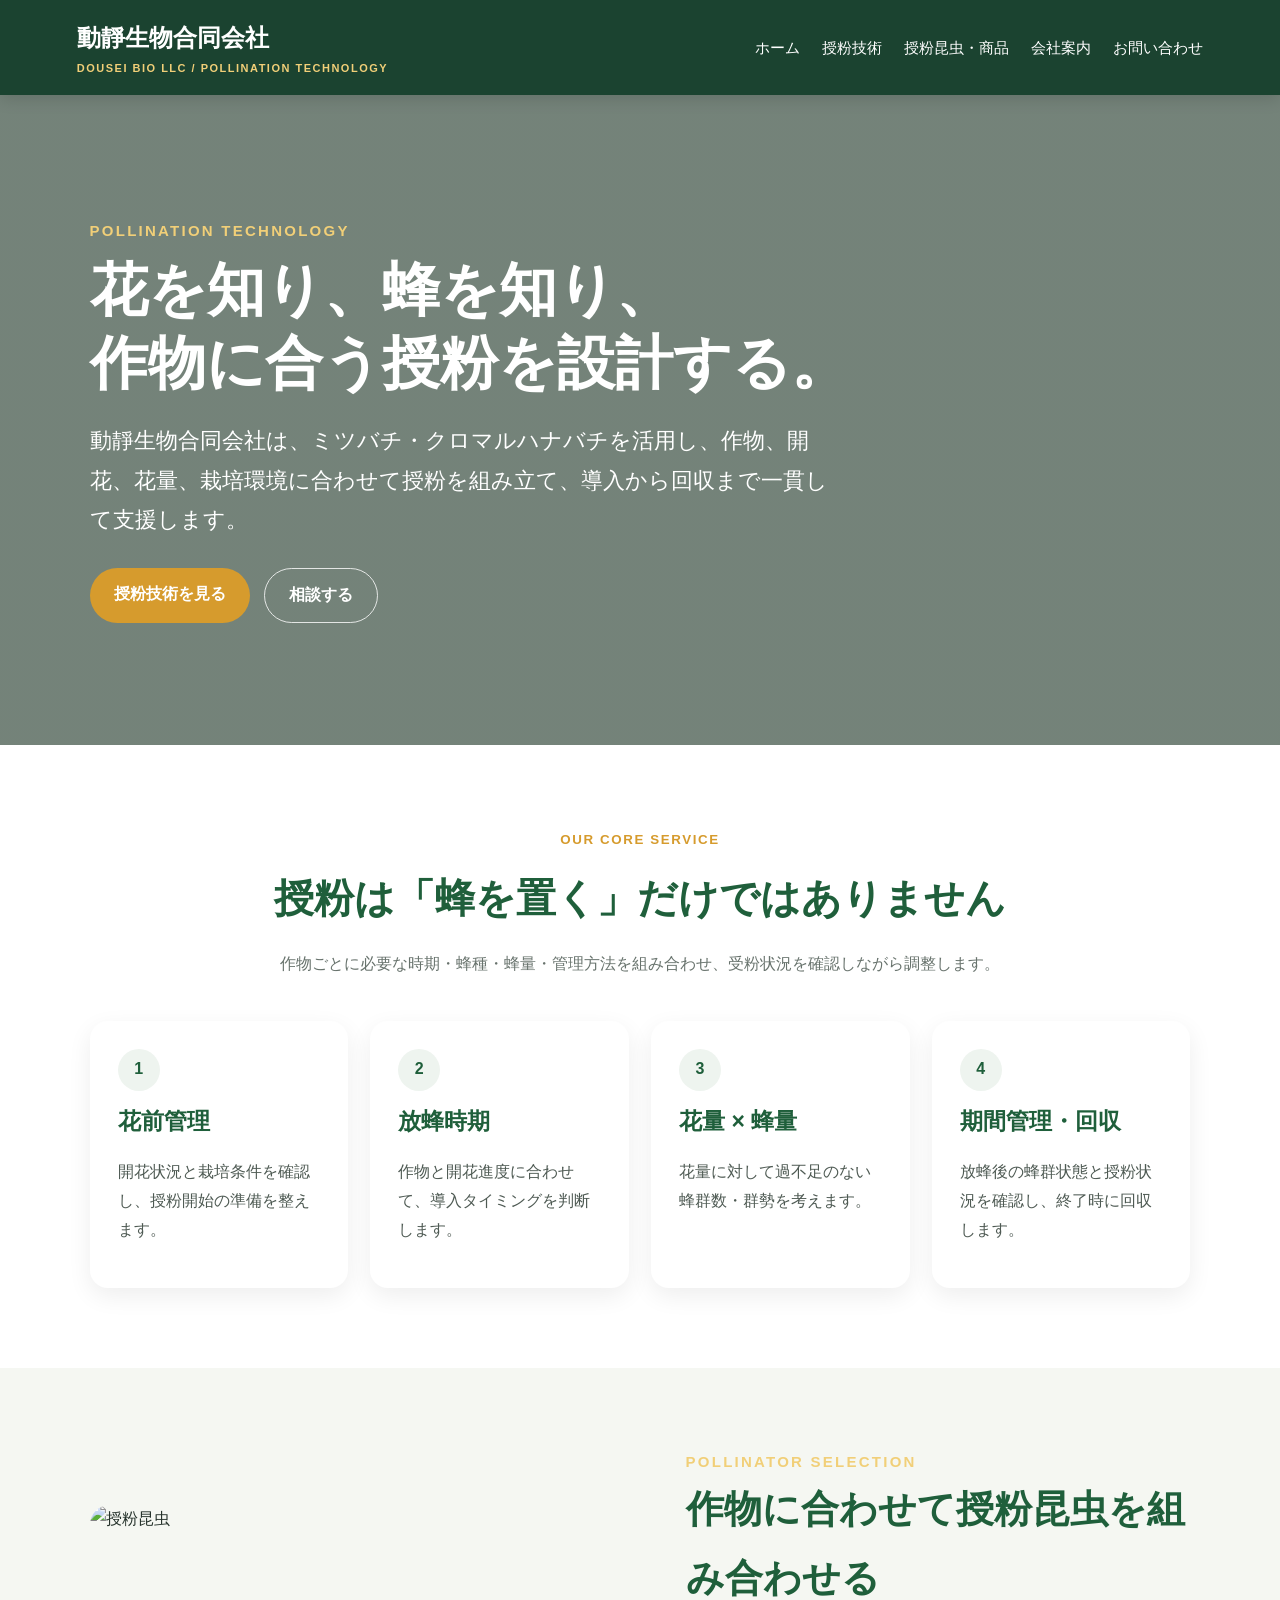
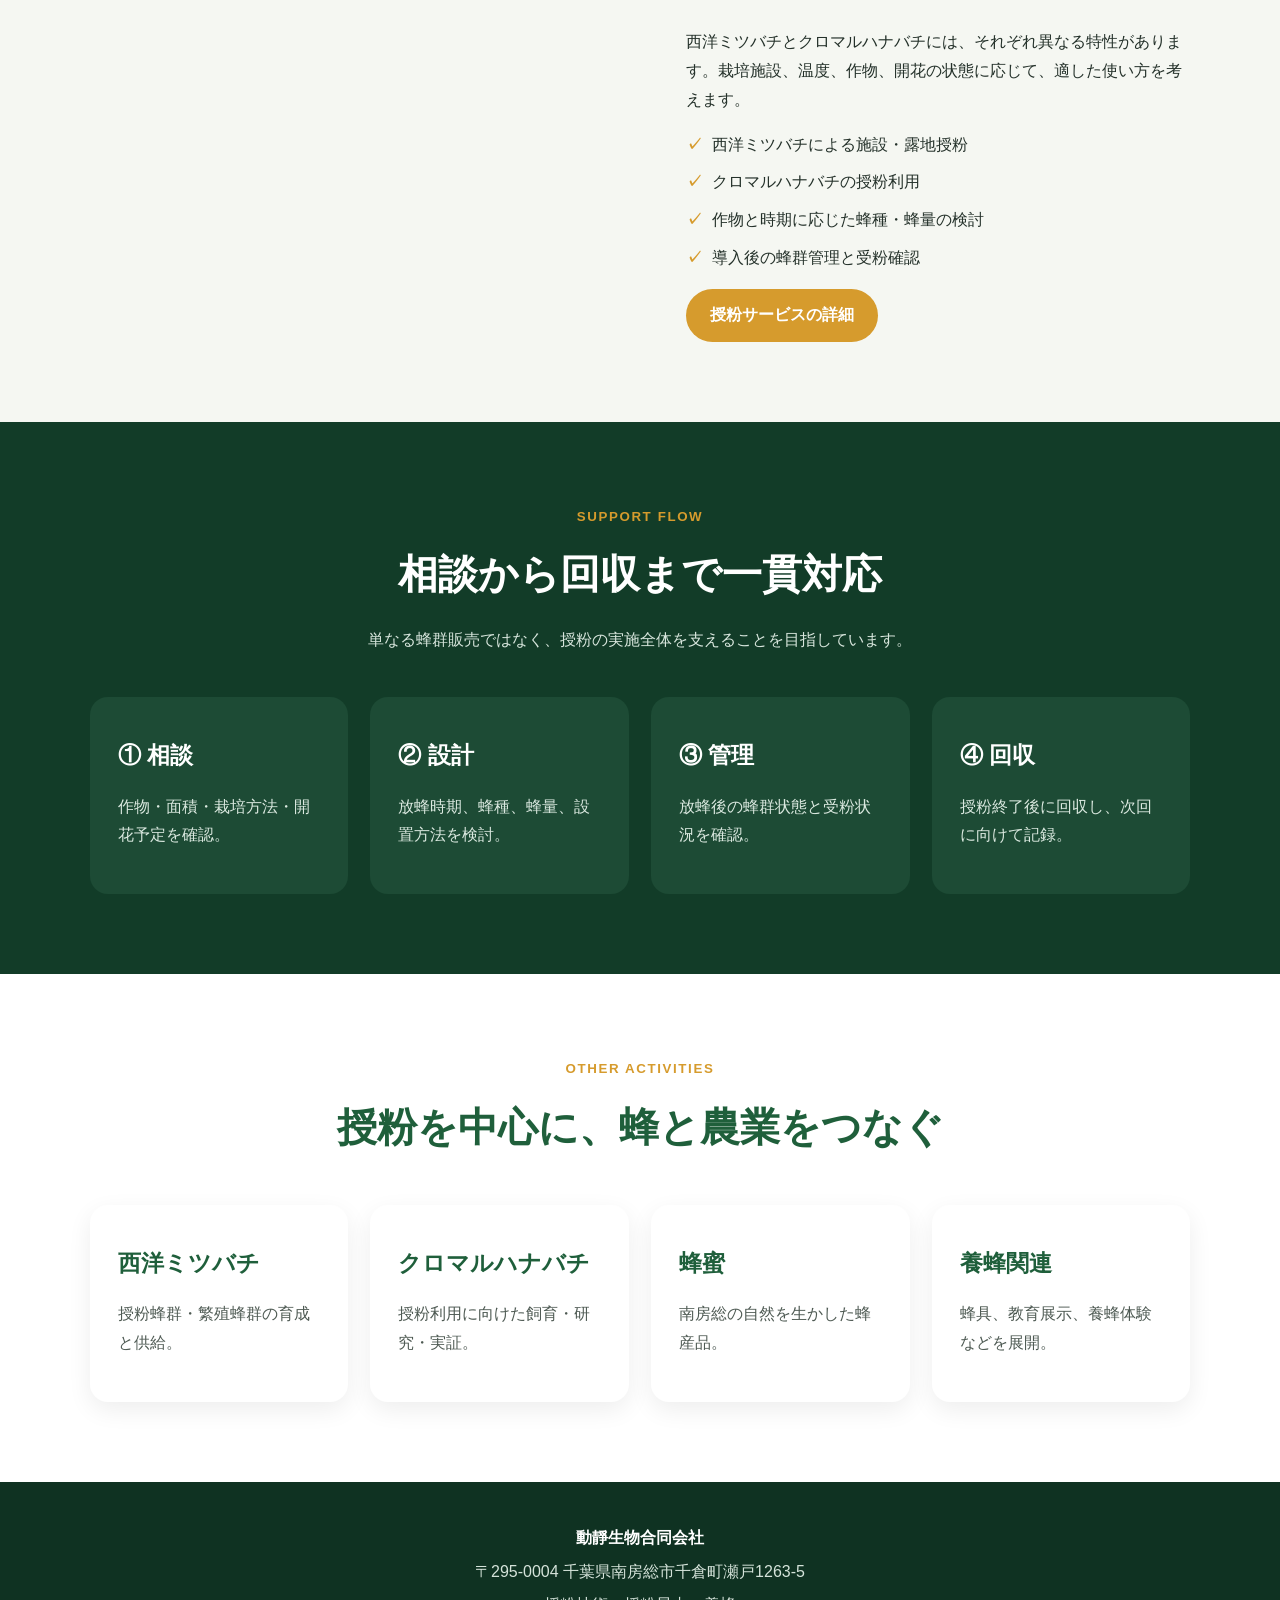
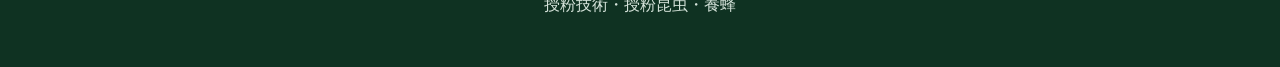
==== index.html @ 0bb624da "Create pollination-focused index.html" ====
<!doctype html><html lang="ja"><head><meta charset="utf-8"><meta name="viewport" content="width=device-width,initial-scale=1"><title>動靜生物合同会社｜授粉技術・授粉昆虫</title><meta name="description" content="千葉県南房総市を拠点に、作物・開花時期・栽培環境に合わせた授粉計画、ミツバチ・クロマルハナバチの活用、放蜂後の管理と確認を一貫して支援します。"><link rel="stylesheet" href="style.css"></head><body>
<header class="site-header"><div class="logo">動靜生物合同会社<span>DOUSEI BIO LLC / POLLINATION TECHNOLOGY</span></div><nav class="nav"><a href="index.html">ホーム</a><a href="service.html">授粉技術</a><a href="products.html">授粉昆虫・商品</a><a href="about.html">会社案内</a><a href="contact.html">お問い合わせ</a></nav></header>
<section class="hero"><div class="hero-inner"><div class="eyebrow">POLLINATION TECHNOLOGY</div><h1>花を知り、蜂を知り、<br>作物に合う授粉を設計する。</h1><p>動靜生物合同会社は、ミツバチ・クロマルハナバチを活用し、作物、開花、花量、栽培環境に合わせて授粉を組み立て、導入から回収まで一貫して支援します。</p><div class="actions"><a class="btn" href="service.html">授粉技術を見る</a><a class="btn secondary" href="contact.html">相談する</a></div></div></section>
<section class="section white"><div class="section-title"><small>OUR CORE SERVICE</small><h2>授粉は「蜂を置く」だけではありません</h2><p>作物ごとに必要な時期・蜂種・蜂量・管理方法を組み合わせ、受粉状況を確認しながら調整します。</p></div><div class="grid">
<div class="card"><div class="num">1</div><h3>花前管理</h3><p>開花状況と栽培条件を確認し、授粉開始の準備を整えます。</p></div>
<div class="card"><div class="num">2</div><h3>放蜂時期</h3><p>作物と開花進度に合わせて、導入タイミングを判断します。</p></div>
<div class="card"><div class="num">3</div><h3>花量 × 蜂量</h3><p>花量に対して過不足のない蜂群数・群勢を考えます。</p></div>
<div class="card"><div class="num">4</div><h3>期間管理・回収</h3><p>放蜂後の蜂群状態と授粉状況を確認し、終了時に回収します。</p></div></div></section>
<section class="section"><div class="feature"><img src="https://douseiseibutsu.com/images/bumblebee.jpg" alt="授粉昆虫"><div><div class="eyebrow">POLLINATOR SELECTION</div><h2>作物に合わせて授粉昆虫を組み合わせる</h2><p>西洋ミツバチとクロマルハナバチには、それぞれ異なる特性があります。栽培施設、温度、作物、開花の状態に応じて、適した使い方を考えます。</p><ul class="check"><li>西洋ミツバチによる施設・露地授粉</li><li>クロマルハナバチの授粉利用</li><li>作物と時期に応じた蜂種・蜂量の検討</li><li>導入後の蜂群管理と受粉確認</li></ul><a class="btn" href="service.html">授粉サービスの詳細</a></div></div></section>
<section class="section band"><div class="section-title"><small>SUPPORT FLOW</small><h2>相談から回収まで一貫対応</h2><p>単なる蜂群販売ではなく、授粉の実施全体を支えることを目指しています。</p></div><div class="grid"><div class="card"><h3>① 相談</h3><p>作物・面積・栽培方法・開花予定を確認。</p></div><div class="card"><h3>② 設計</h3><p>放蜂時期、蜂種、蜂量、設置方法を検討。</p></div><div class="card"><h3>③ 管理</h3><p>放蜂後の蜂群状態と受粉状況を確認。</p></div><div class="card"><h3>④ 回収</h3><p>授粉終了後に回収し、次回に向けて記録。</p></div></div></section>
<section class="section white"><div class="section-title"><small>OTHER ACTIVITIES</small><h2>授粉を中心に、蜂と農業をつなぐ</h2></div><div class="grid"><div class="card"><h3>西洋ミツバチ</h3><p>授粉蜂群・繁殖蜂群の育成と供給。</p></div><div class="card"><h3>クロマルハナバチ</h3><p>授粉利用に向けた飼育・研究・実証。</p></div><div class="card"><h3>蜂蜜</h3><p>南房総の自然を生かした蜂産品。</p></div><div class="card"><h3>養蜂関連</h3><p>蜂具、教育展示、養蜂体験などを展開。</p></div></div></section>
<footer class="footer"><strong>動靜生物合同会社</strong><p>〒295-0004 千葉県南房総市千倉町瀬戸1263-5</p><p>授粉技術・授粉昆虫・養蜂</p></footer></body></html>
---- style.css ----
:root{--green:#1f5f3b;--deep:#123c28;--light:#f5f7f2;--gold:#d69b2d;--ink:#24312a;--muted:#68736d;--white:#fff}
*{box-sizing:border-box}html{scroll-behavior:smooth}body{margin:0;font-family:"Hiragino Kaku Gothic ProN","Yu Gothic",Meiryo,sans-serif;color:var(--ink);background:var(--light);line-height:1.8}a{text-decoration:none;color:inherit}img{max-width:100%;display:block}
.site-header{position:sticky;top:0;z-index:20;background:rgba(18,60,40,.96);color:#fff;display:flex;justify-content:space-between;align-items:center;padding:16px 6%;box-shadow:0 3px 16px rgba(0,0,0,.15)}.logo{font-size:24px;font-weight:800}.logo span{display:block;font-size:11px;letter-spacing:1.5px;color:#f1cf78}.nav{display:flex;gap:22px;font-size:15px}.nav a:hover{color:#f1cf78}
.hero{min-height:650px;background:linear-gradient(rgba(10,35,22,.55),rgba(10,35,22,.55)),url("https://douseiseibutsu.com/images/honeybee.jpg") center/cover no-repeat;display:flex;align-items:center;padding:70px 7%;color:#fff}.hero-inner{max-width:850px}.eyebrow{font-size:15px;letter-spacing:.15em;color:#f1cf78;font-weight:700}.hero h1{font-size:58px;line-height:1.25;margin:10px 0 18px}.hero p{font-size:22px;max-width:760px}.actions{display:flex;gap:14px;flex-wrap:wrap;margin-top:28px}.btn{display:inline-block;padding:12px 24px;border-radius:999px;font-weight:700;background:var(--gold);color:#fff}.btn.secondary{background:transparent;border:1px solid rgba(255,255,255,.8)}.section{padding:80px 7%}.section.white{background:#fff}.section-title{text-align:center;max-width:800px;margin:0 auto 42px}.section-title small{color:var(--gold);font-weight:700;letter-spacing:.12em}.section-title h2{font-size:40px;color:var(--green);margin:8px 0}.section-title p{color:var(--muted)}
.grid{display:grid;grid-template-columns:repeat(4,1fr);gap:22px;max-width:1180px;margin:0 auto}.card{background:#fff;border-radius:18px;padding:28px;box-shadow:0 8px 24px rgba(0,0,0,.07)}.card h3{color:var(--green);font-size:23px;margin:10px 0}.num{width:42px;height:42px;border-radius:50%;display:grid;place-items:center;background:#eef4ef;color:var(--green);font-weight:800}.card p{color:#4e5a53}
.feature{display:grid;grid-template-columns:1.05fr .95fr;gap:38px;max-width:1180px;margin:0 auto;align-items:center}.feature img{border-radius:20px;min-height:380px;object-fit:cover;width:100%}.feature h2{font-size:38px;color:var(--green);margin:0 0 14px}.check{padding:0;list-style:none}.check li{margin:9px 0}.check li:before{content:"✓";color:var(--gold);font-weight:900;margin-right:10px}
.band{background:var(--deep);color:#fff}.band .section-title h2{color:#fff}.band .section-title p{color:#d8e6dd}.band .card{background:#1d4b35;color:#fff;box-shadow:none}.band .card h3{color:#fff}.band .card p{color:#dbe9e0}
.page-hero{background:linear-gradient(120deg,var(--green),var(--deep));color:#fff;text-align:center;padding:78px 20px}.page-hero h1{font-size:48px;margin:0 0 8px}.page-hero p{color:#f3d88c}
.content{max-width:1050px;margin:0 auto;background:#fff;border-radius:20px;padding:42px;box-shadow:0 8px 24px rgba(0,0,0,.06)}.content h2{color:var(--green);font-size:30px}.content+.content{margin-top:28px}.contact-box{max-width:820px;margin:0 auto;background:#fff;border-radius:20px;padding:38px;box-shadow:0 8px 24px rgba(0,0,0,.07)}.contact-box p{font-size:18px}.footer{background:#0f3222;color:#fff;text-align:center;padding:42px 20px}.footer p{margin:5px 0;color:#d5e3da}
@media(max-width:900px){.site-header{display:block;text-align:center}.nav{justify-content:center;flex-wrap:wrap;margin-top:12px}.hero h1{font-size:44px}.grid{grid-template-columns:repeat(2,1fr)}.feature{grid-template-columns:1fr}.feature img{min-height:280px}}
@media(max-width:560px){.hero{min-height:560px;padding:52px 6%}.hero h1{font-size:34px}.hero p{font-size:18px}.grid{grid-template-columns:1fr}.section{padding:58px 6%}.section-title h2,.page-hero h1{font-size:32px}.content{padding:28px}.nav{gap:12px}.nav a{font-size:13px}}
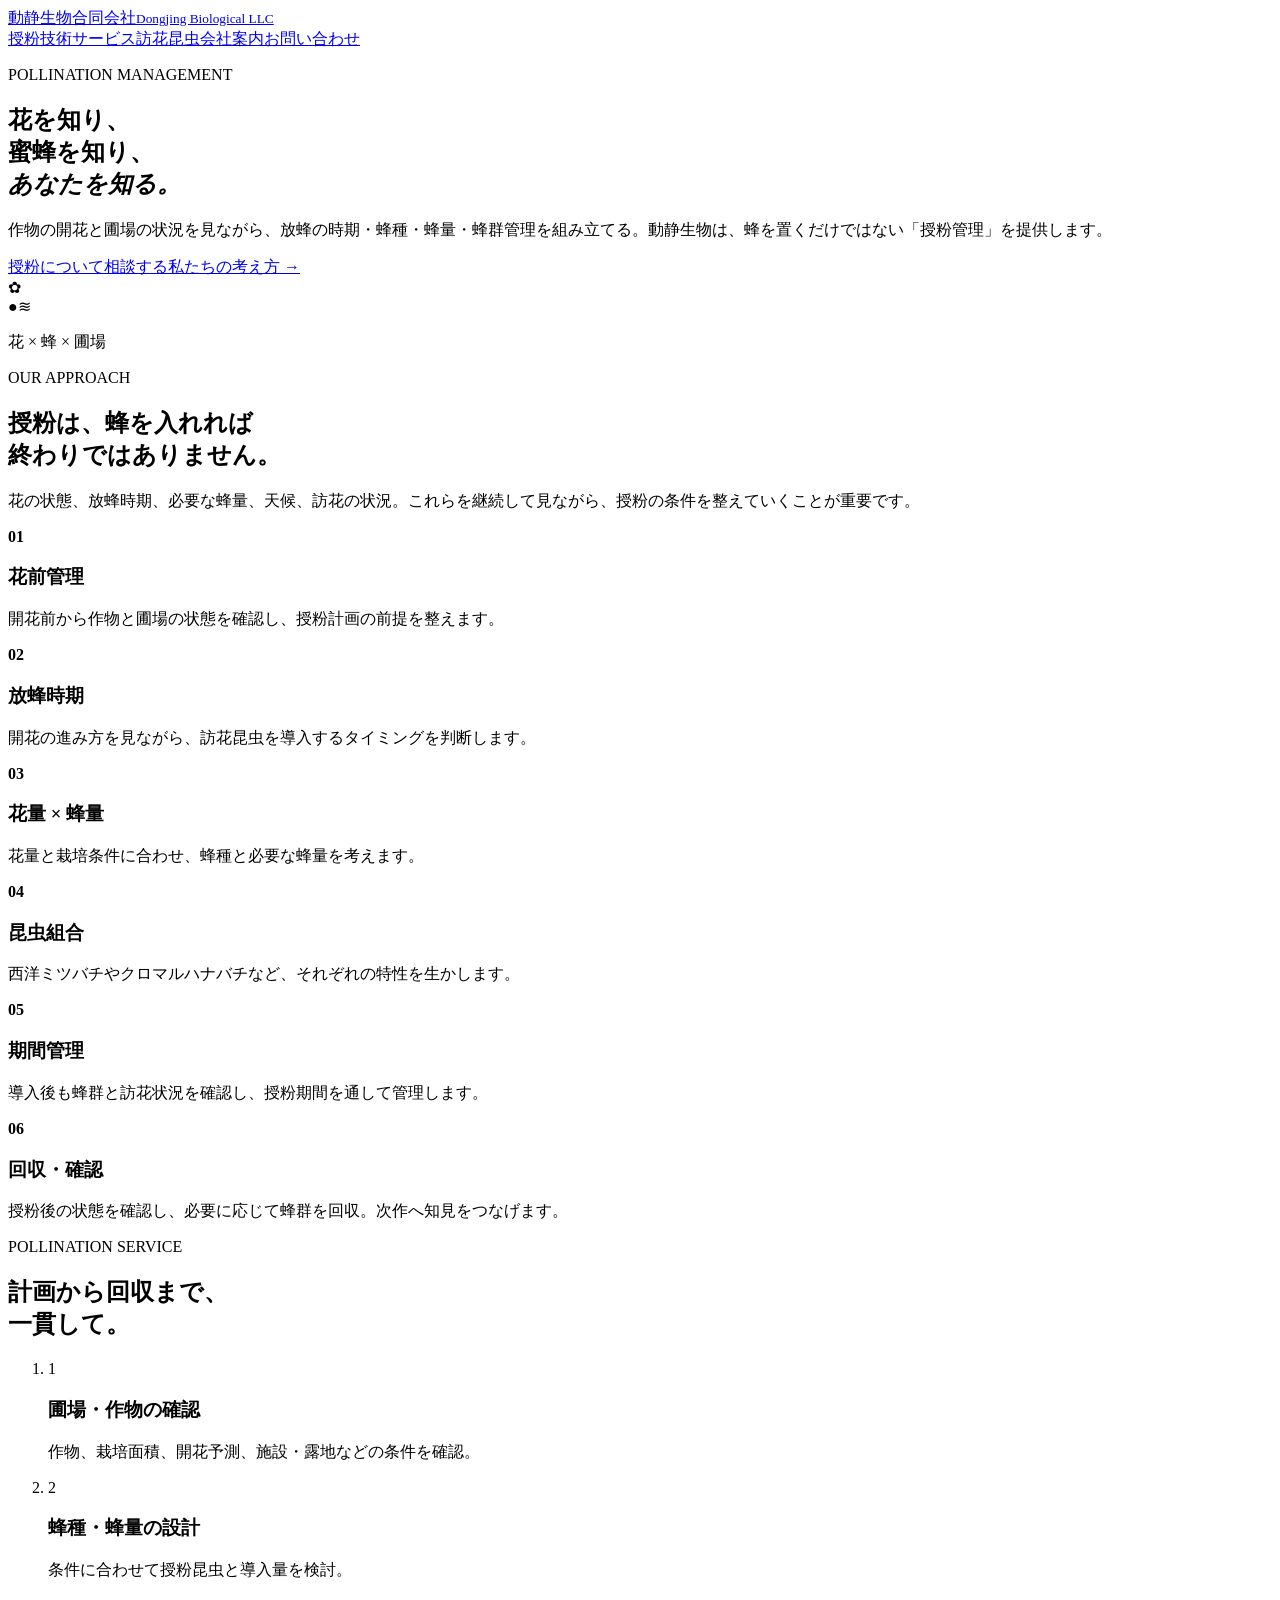
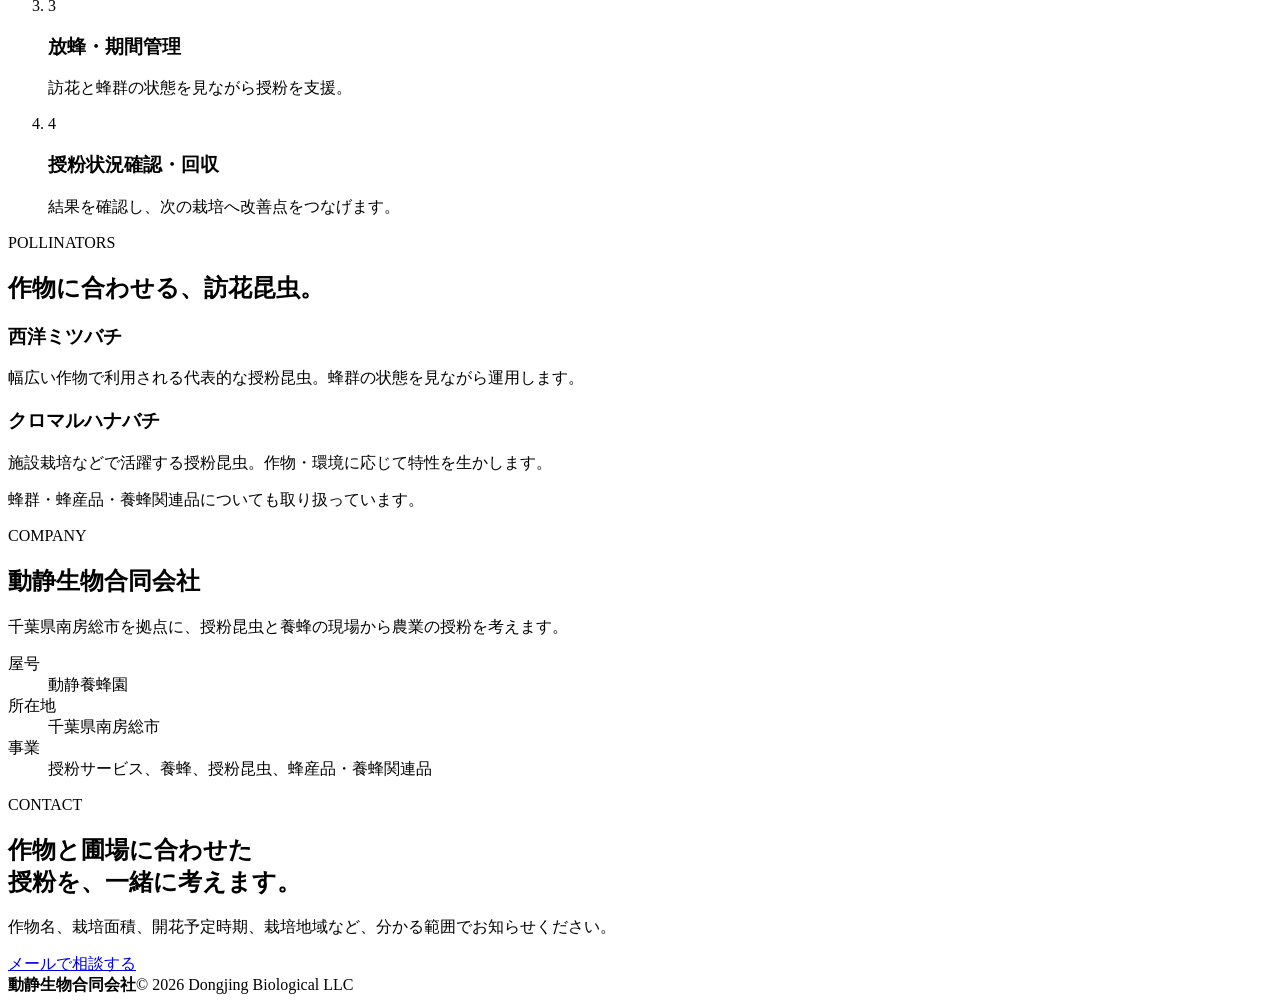
==== commit b64db1c0: "Create index.html for pollination-focused website" ====
--- a/index.html
+++ b/index.html
@@ -1,12 +1,32 @@
-<!doctype html><html lang="ja"><head><meta charset="utf-8"><meta name="viewport" content="width=device-width,initial-scale=1"><title>動靜生物合同会社｜授粉技術・授粉昆虫</title><meta name="description" content="千葉県南房総市を拠点に、作物・開花時期・栽培環境に合わせた授粉計画、ミツバチ・クロマルハナバチの活用、放蜂後の管理と確認を一貫して支援します。"><link rel="stylesheet" href="style.css"></head><body>
-<header class="site-header"><div class="logo">動靜生物合同会社<span>DOUSEI BIO LLC / POLLINATION TECHNOLOGY</span></div><nav class="nav"><a href="index.html">ホーム</a><a href="service.html">授粉技術</a><a href="products.html">授粉昆虫・商品</a><a href="about.html">会社案内</a><a href="contact.html">お問い合わせ</a></nav></header>
-<section class="hero"><div class="hero-inner"><div class="eyebrow">POLLINATION TECHNOLOGY</div><h1>花を知り、蜂を知り、<br>作物に合う授粉を設計する。</h1><p>動靜生物合同会社は、ミツバチ・クロマルハナバチを活用し、作物、開花、花量、栽培環境に合わせて授粉を組み立て、導入から回収まで一貫して支援します。</p><div class="actions"><a class="btn" href="service.html">授粉技術を見る</a><a class="btn secondary" href="contact.html">相談する</a></div></div></section>
-<section class="section white"><div class="section-title"><small>OUR CORE SERVICE</small><h2>授粉は「蜂を置く」だけではありません</h2><p>作物ごとに必要な時期・蜂種・蜂量・管理方法を組み合わせ、受粉状況を確認しながら調整します。</p></div><div class="grid">
-<div class="card"><div class="num">1</div><h3>花前管理</h3><p>開花状況と栽培条件を確認し、授粉開始の準備を整えます。</p></div>
-<div class="card"><div class="num">2</div><h3>放蜂時期</h3><p>作物と開花進度に合わせて、導入タイミングを判断します。</p></div>
-<div class="card"><div class="num">3</div><h3>花量 × 蜂量</h3><p>花量に対して過不足のない蜂群数・群勢を考えます。</p></div>
-<div class="card"><div class="num">4</div><h3>期間管理・回収</h3><p>放蜂後の蜂群状態と授粉状況を確認し、終了時に回収します。</p></div></div></section>
-<section class="section"><div class="feature"><img src="https://douseiseibutsu.com/images/bumblebee.jpg" alt="授粉昆虫"><div><div class="eyebrow">POLLINATOR SELECTION</div><h2>作物に合わせて授粉昆虫を組み合わせる</h2><p>西洋ミツバチとクロマルハナバチには、それぞれ異なる特性があります。栽培施設、温度、作物、開花の状態に応じて、適した使い方を考えます。</p><ul class="check"><li>西洋ミツバチによる施設・露地授粉</li><li>クロマルハナバチの授粉利用</li><li>作物と時期に応じた蜂種・蜂量の検討</li><li>導入後の蜂群管理と受粉確認</li></ul><a class="btn" href="service.html">授粉サービスの詳細</a></div></div></section>
-<section class="section band"><div class="section-title"><small>SUPPORT FLOW</small><h2>相談から回収まで一貫対応</h2><p>単なる蜂群販売ではなく、授粉の実施全体を支えることを目指しています。</p></div><div class="grid"><div class="card"><h3>① 相談</h3><p>作物・面積・栽培方法・開花予定を確認。</p></div><div class="card"><h3>② 設計</h3><p>放蜂時期、蜂種、蜂量、設置方法を検討。</p></div><div class="card"><h3>③ 管理</h3><p>放蜂後の蜂群状態と受粉状況を確認。</p></div><div class="card"><h3>④ 回収</h3><p>授粉終了後に回収し、次回に向けて記録。</p></div></div></section>
-<section class="section white"><div class="section-title"><small>OTHER ACTIVITIES</small><h2>授粉を中心に、蜂と農業をつなぐ</h2></div><div class="grid"><div class="card"><h3>西洋ミツバチ</h3><p>授粉蜂群・繁殖蜂群の育成と供給。</p></div><div class="card"><h3>クロマルハナバチ</h3><p>授粉利用に向けた飼育・研究・実証。</p></div><div class="card"><h3>蜂蜜</h3><p>南房総の自然を生かした蜂産品。</p></div><div class="card"><h3>養蜂関連</h3><p>蜂具、教育展示、養蜂体験などを展開。</p></div></div></section>
-<footer class="footer"><strong>動靜生物合同会社</strong><p>〒295-0004 千葉県南房総市千倉町瀬戸1263-5</p><p>授粉技術・授粉昆虫・養蜂</p></footer></body></html>+<!doctype html>
+<html lang="ja">
+<head>
+<meta charset="utf-8"><meta name="viewport" content="width=device-width,initial-scale=1">
+<meta name="description" content="動静生物合同会社｜作物・開花・圃場条件に合わせた授粉技術と訪花昆虫管理">
+<title>動静生物合同会社｜授粉技術</title>
+<link rel="stylesheet" href="styles.css">
+</head>
+<body>
+<header class="nav"><a class="brand" href="#top"><span>動静生物合同会社</span><small>Dongjing Biological LLC</small></a>
+<nav><a href="#pollination">授粉技術</a><a href="#process">サービス</a><a href="#bees">訪花昆虫</a><a href="#company">会社案内</a><a class="cta" href="#contact">お問い合わせ</a></nav></header>
+<main id="top">
+<section class="hero"><div class="hero-inner"><p class="eyebrow">POLLINATION MANAGEMENT</p><h1>花を知り、<br>蜜蜂を知り、<br><em>あなたを知る。</em></h1>
+<p class="lead">作物の開花と圃場の状況を見ながら、放蜂の時期・蜂種・蜂量・蜂群管理を組み立てる。動静生物は、蜂を置くだけではない「授粉管理」を提供します。</p>
+<div class="actions"><a class="button" href="#contact">授粉について相談する</a><a class="textlink" href="#pollination">私たちの考え方 →</a></div></div>
+<div class="hero-art"><div class="flower">✿</div><div class="bee">●<span>≋</span></div><p>花 × 蜂 × 圃場</p></div></section>
+<section class="intro" id="pollination"><p class="kicker">OUR APPROACH</p><h2>授粉は、蜂を入れれば<br>終わりではありません。</h2>
+<p>花の状態、放蜂時期、必要な蜂量、天候、訪花の状況。これらを継続して見ながら、授粉の条件を整えていくことが重要です。</p></section>
+<section class="cards">
+<article><b>01</b><h3>花前管理</h3><p>開花前から作物と圃場の状態を確認し、授粉計画の前提を整えます。</p></article>
+<article><b>02</b><h3>放蜂時期</h3><p>開花の進み方を見ながら、訪花昆虫を導入するタイミングを判断します。</p></article>
+<article><b>03</b><h3>花量 × 蜂量</h3><p>花量と栽培条件に合わせ、蜂種と必要な蜂量を考えます。</p></article>
+<article><b>04</b><h3>昆虫組合</h3><p>西洋ミツバチやクロマルハナバチなど、それぞれの特性を生かします。</p></article>
+<article><b>05</b><h3>期間管理</h3><p>導入後も蜂群と訪花状況を確認し、授粉期間を通して管理します。</p></article>
+<article><b>06</b><h3>回収・確認</h3><p>授粉後の状態を確認し、必要に応じて蜂群を回収。次作へ知見をつなげます。</p></article>
+</section>
+<section class="process" id="process"><div><p class="kicker">POLLINATION SERVICE</p><h2>計画から回収まで、<br>一貫して。</h2></div><ol><li><span>1</span><div><h3>圃場・作物の確認</h3><p>作物、栽培面積、開花予測、施設・露地などの条件を確認。</p></div></li><li><span>2</span><div><h3>蜂種・蜂量の設計</h3><p>条件に合わせて授粉昆虫と導入量を検討。</p></div></li><li><span>3</span><div><h3>放蜂・期間管理</h3><p>訪花と蜂群の状態を見ながら授粉を支援。</p></div></li><li><span>4</span><div><h3>授粉状況確認・回収</h3><p>結果を確認し、次の栽培へ改善点をつなげます。</p></div></li></ol></section>
+<section class="bees" id="bees"><p class="kicker">POLLINATORS</p><h2>作物に合わせる、訪花昆虫。</h2><div class="beegrid"><article><h3>西洋ミツバチ</h3><p>幅広い作物で利用される代表的な授粉昆虫。蜂群の状態を見ながら運用します。</p></article><article><h3>クロマルハナバチ</h3><p>施設栽培などで活躍する授粉昆虫。作物・環境に応じて特性を生かします。</p></article></div><p class="minor">蜂群・蜂産品・養蜂関連品についても取り扱っています。</p></section>
+<section class="company" id="company"><div><p class="kicker">COMPANY</p><h2>動静生物合同会社</h2><p>千葉県南房総市を拠点に、授粉昆虫と養蜂の現場から農業の授粉を考えます。</p></div><dl><dt>屋号</dt><dd>動静養蜂園</dd><dt>所在地</dt><dd>千葉県南房総市</dd><dt>事業</dt><dd>授粉サービス、養蜂、授粉昆虫、蜂産品・養蜂関連品</dd></dl></section>
+<section class="contact" id="contact"><p class="kicker">CONTACT</p><h2>作物と圃場に合わせた<br>授粉を、一緒に考えます。</h2><p>作物名、栽培面積、開花予定時期、栽培地域など、分かる範囲でお知らせください。</p><a class="button light" href="mailto:dongjingshengwu@gmail.com">メールで相談する</a></section>
+</main><footer><strong>動静生物合同会社</strong><span>© 2026 Dongjing Biological LLC</span></footer>
+</body></html>
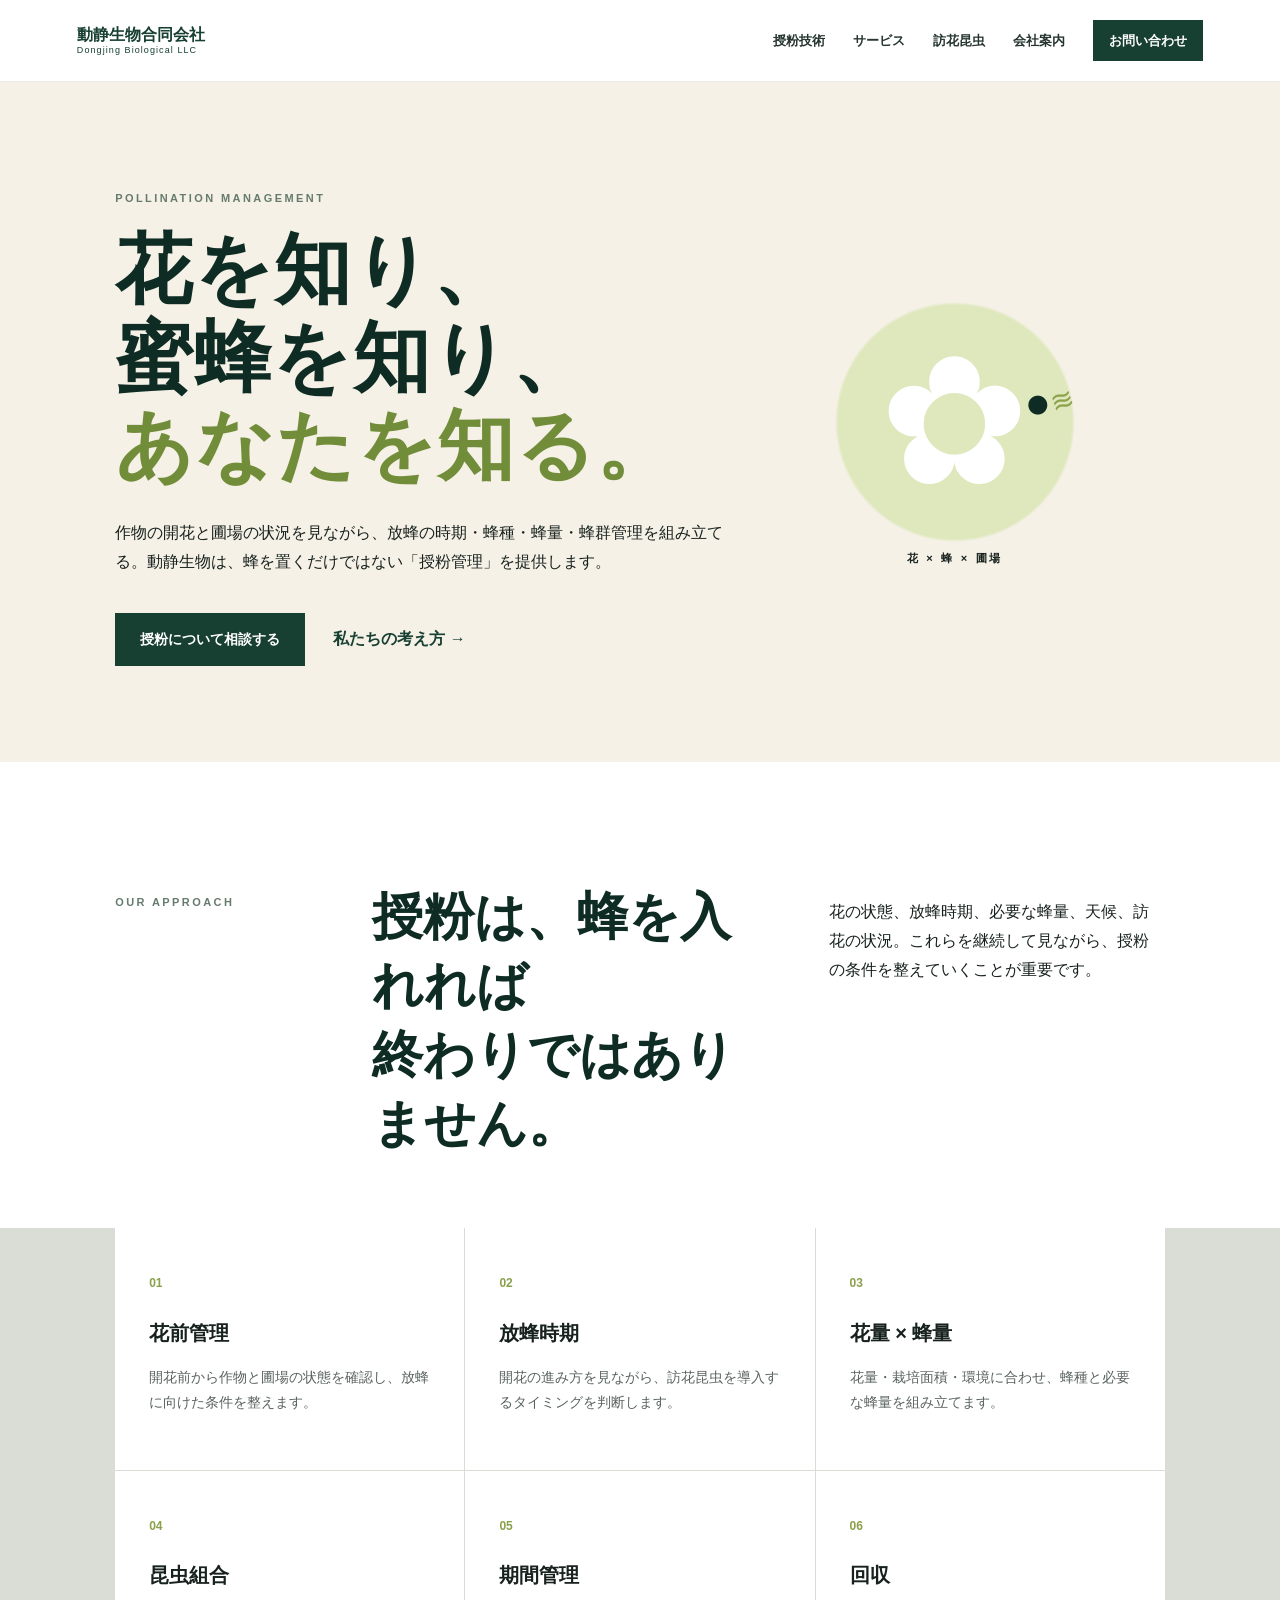
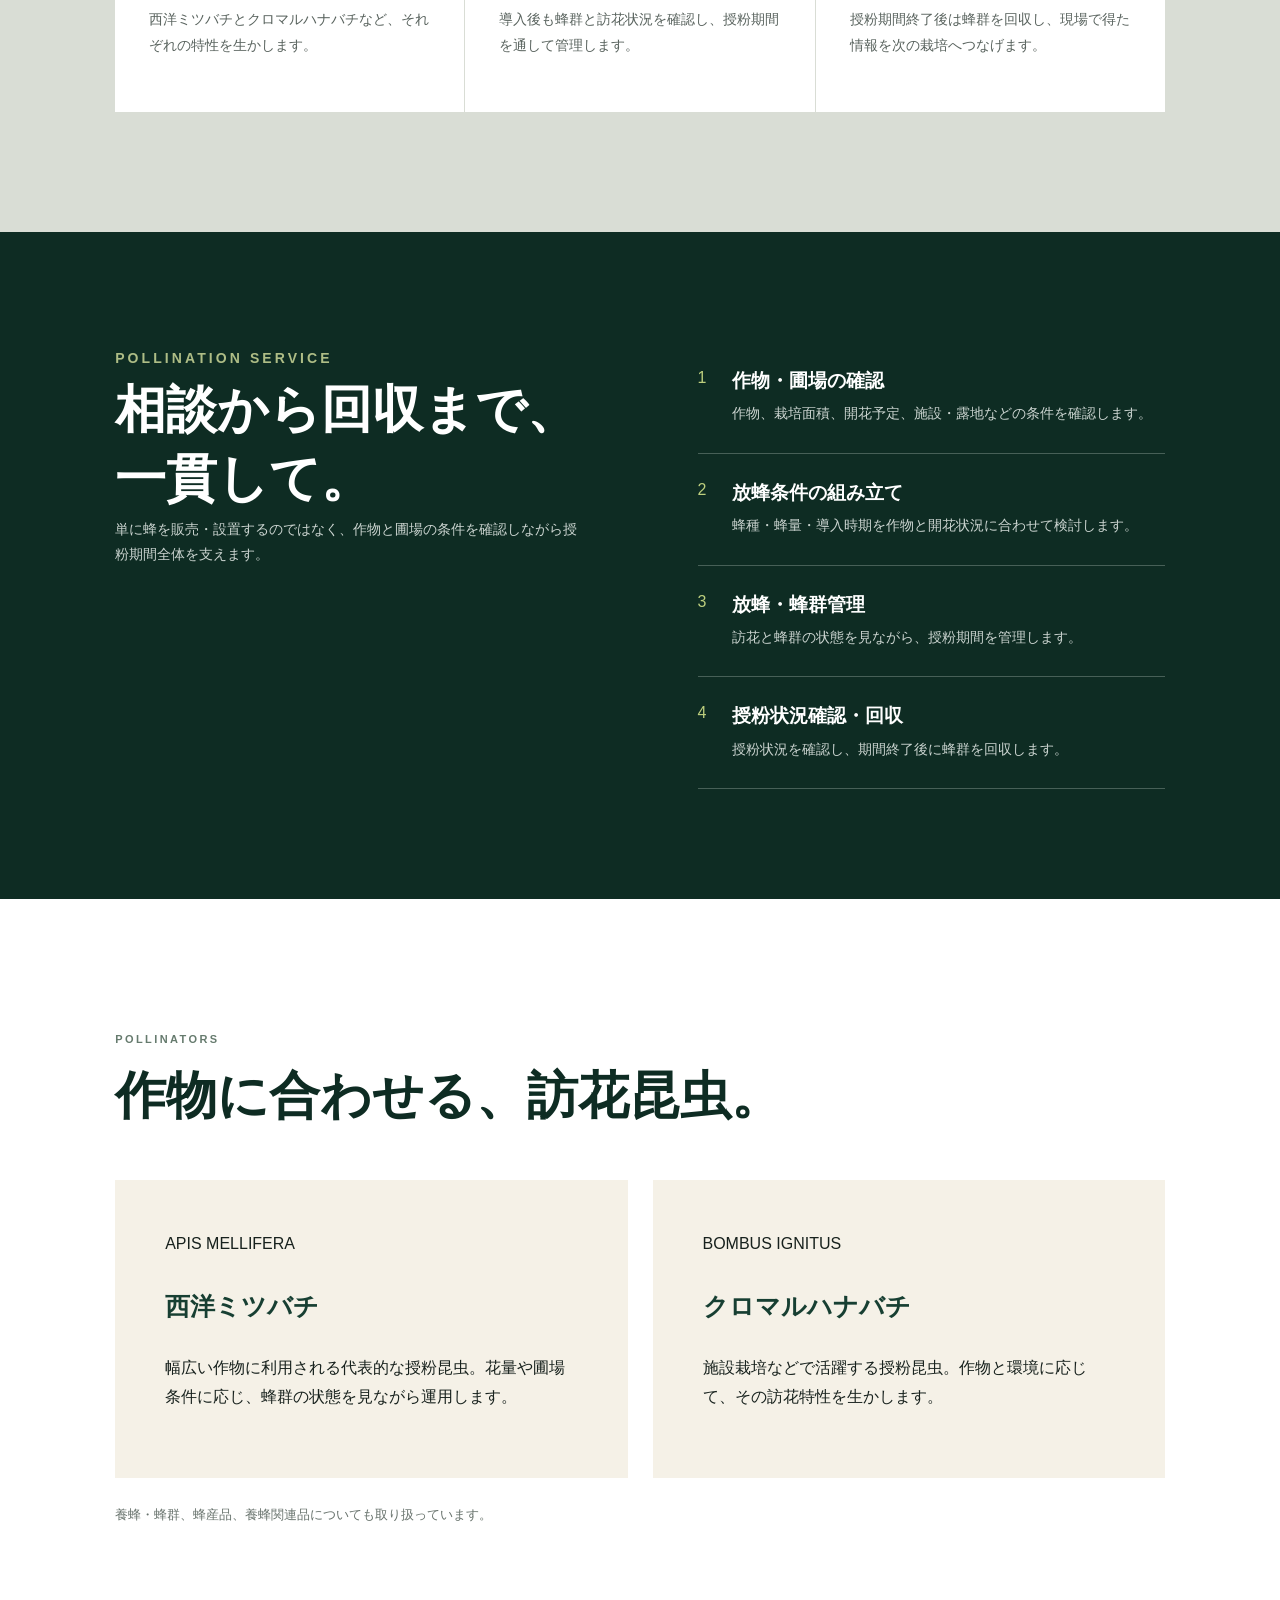
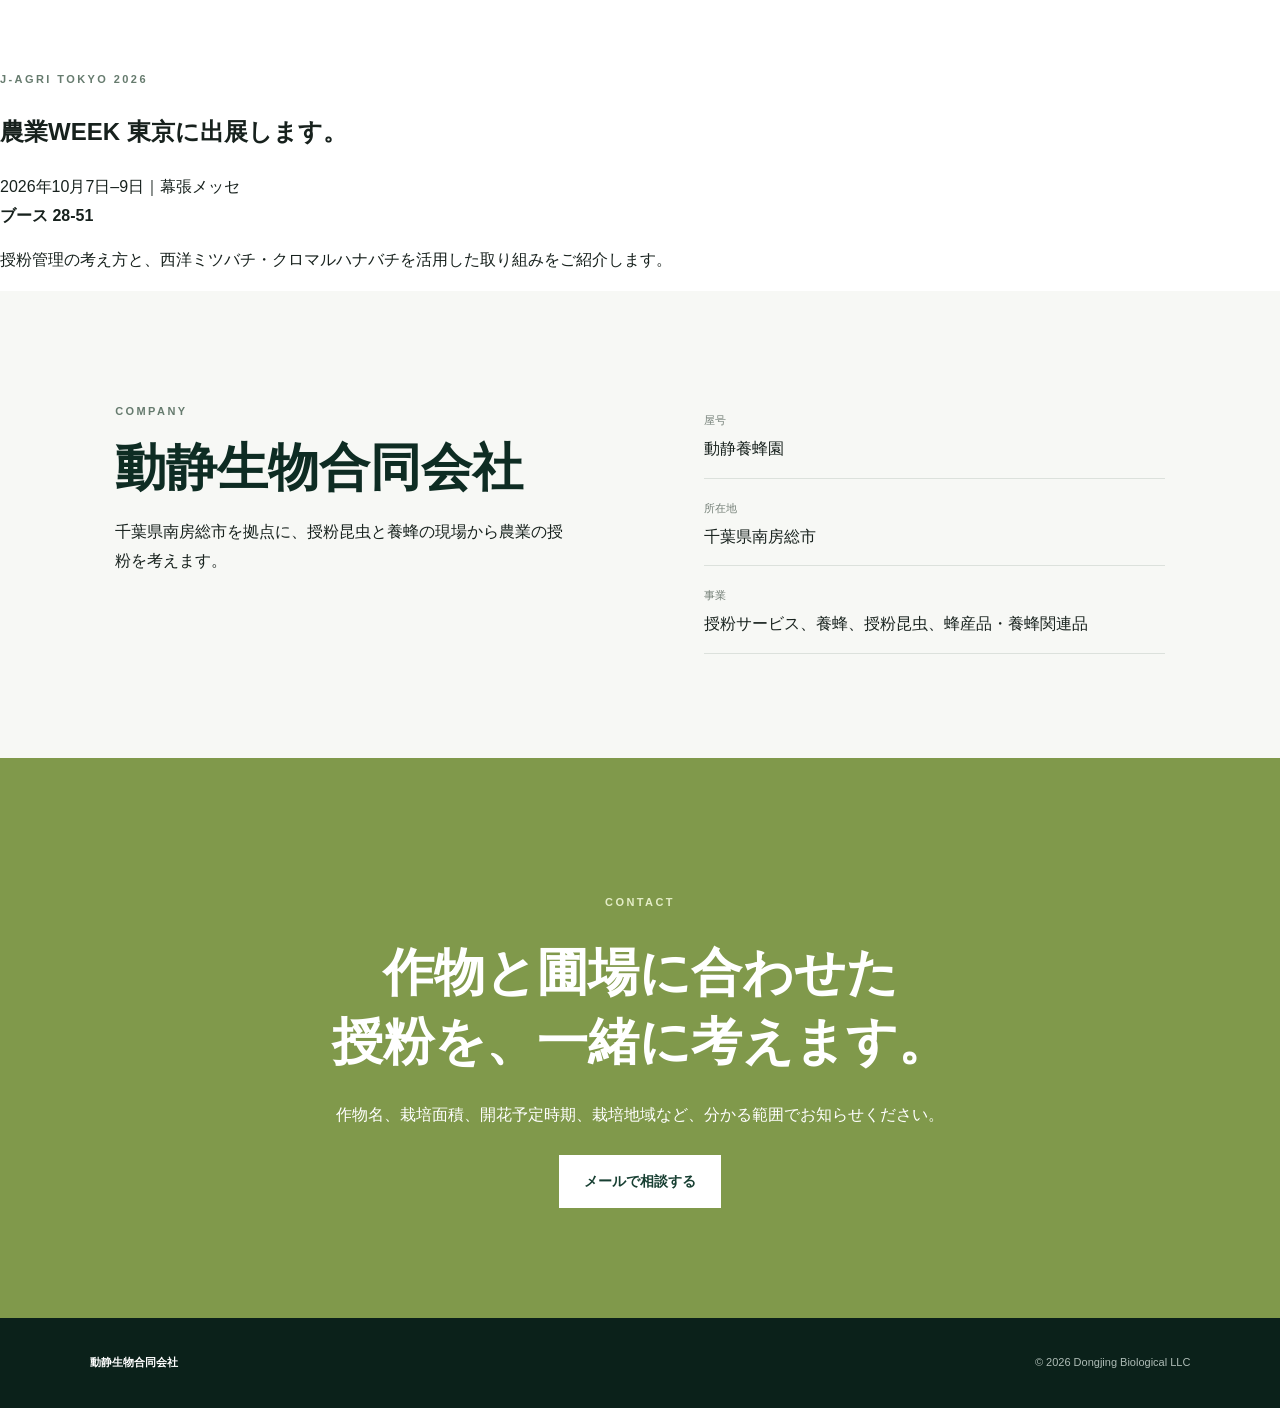
==== commit 2b4c3ae9: "Improve mobile homepage and pollination service content" ====
--- a/index.html
+++ b/index.html
@@ -1,32 +1,14 @@
 <!doctype html>
-<html lang="ja">
-<head>
-<meta charset="utf-8"><meta name="viewport" content="width=device-width,initial-scale=1">
+<html lang="ja"><head><meta charset="utf-8"><meta name="viewport" content="width=device-width,initial-scale=1">
 <meta name="description" content="動静生物合同会社｜作物・開花・圃場条件に合わせた授粉技術と訪花昆虫管理">
-<title>動静生物合同会社｜授粉技術</title>
-<link rel="stylesheet" href="styles.css">
-</head>
-<body>
-<header class="nav"><a class="brand" href="#top"><span>動静生物合同会社</span><small>Dongjing Biological LLC</small></a>
-<nav><a href="#pollination">授粉技術</a><a href="#process">サービス</a><a href="#bees">訪花昆虫</a><a href="#company">会社案内</a><a class="cta" href="#contact">お問い合わせ</a></nav></header>
-<main id="top">
-<section class="hero"><div class="hero-inner"><p class="eyebrow">POLLINATION MANAGEMENT</p><h1>花を知り、<br>蜜蜂を知り、<br><em>あなたを知る。</em></h1>
-<p class="lead">作物の開花と圃場の状況を見ながら、放蜂の時期・蜂種・蜂量・蜂群管理を組み立てる。動静生物は、蜂を置くだけではない「授粉管理」を提供します。</p>
-<div class="actions"><a class="button" href="#contact">授粉について相談する</a><a class="textlink" href="#pollination">私たちの考え方 →</a></div></div>
-<div class="hero-art"><div class="flower">✿</div><div class="bee">●<span>≋</span></div><p>花 × 蜂 × 圃場</p></div></section>
-<section class="intro" id="pollination"><p class="kicker">OUR APPROACH</p><h2>授粉は、蜂を入れれば<br>終わりではありません。</h2>
-<p>花の状態、放蜂時期、必要な蜂量、天候、訪花の状況。これらを継続して見ながら、授粉の条件を整えていくことが重要です。</p></section>
-<section class="cards">
-<article><b>01</b><h3>花前管理</h3><p>開花前から作物と圃場の状態を確認し、授粉計画の前提を整えます。</p></article>
-<article><b>02</b><h3>放蜂時期</h3><p>開花の進み方を見ながら、訪花昆虫を導入するタイミングを判断します。</p></article>
-<article><b>03</b><h3>花量 × 蜂量</h3><p>花量と栽培条件に合わせ、蜂種と必要な蜂量を考えます。</p></article>
-<article><b>04</b><h3>昆虫組合</h3><p>西洋ミツバチやクロマルハナバチなど、それぞれの特性を生かします。</p></article>
-<article><b>05</b><h3>期間管理</h3><p>導入後も蜂群と訪花状況を確認し、授粉期間を通して管理します。</p></article>
-<article><b>06</b><h3>回収・確認</h3><p>授粉後の状態を確認し、必要に応じて蜂群を回収。次作へ知見をつなげます。</p></article>
-</section>
-<section class="process" id="process"><div><p class="kicker">POLLINATION SERVICE</p><h2>計画から回収まで、<br>一貫して。</h2></div><ol><li><span>1</span><div><h3>圃場・作物の確認</h3><p>作物、栽培面積、開花予測、施設・露地などの条件を確認。</p></div></li><li><span>2</span><div><h3>蜂種・蜂量の設計</h3><p>条件に合わせて授粉昆虫と導入量を検討。</p></div></li><li><span>3</span><div><h3>放蜂・期間管理</h3><p>訪花と蜂群の状態を見ながら授粉を支援。</p></div></li><li><span>4</span><div><h3>授粉状況確認・回収</h3><p>結果を確認し、次の栽培へ改善点をつなげます。</p></div></li></ol></section>
-<section class="bees" id="bees"><p class="kicker">POLLINATORS</p><h2>作物に合わせる、訪花昆虫。</h2><div class="beegrid"><article><h3>西洋ミツバチ</h3><p>幅広い作物で利用される代表的な授粉昆虫。蜂群の状態を見ながら運用します。</p></article><article><h3>クロマルハナバチ</h3><p>施設栽培などで活躍する授粉昆虫。作物・環境に応じて特性を生かします。</p></article></div><p class="minor">蜂群・蜂産品・養蜂関連品についても取り扱っています。</p></section>
+<title>動静生物合同会社｜授粉技術</title><link rel="stylesheet" href="styles.css"></head>
+<body><header class="nav"><a class="brand" href="#top"><span>動静生物合同会社</span><small>Dongjing Biological LLC</small></a><nav><a href="#pollination">授粉技術</a><a href="#process">サービス</a><a href="#bees">訪花昆虫</a><a href="#company">会社案内</a><a class="cta" href="#contact">お問い合わせ</a></nav></header>
+<main id="top"><section class="hero"><div class="hero-inner"><p class="eyebrow">POLLINATION MANAGEMENT</p><h1>花を知り、<br>蜜蜂を知り、<br><em>あなたを知る。</em></h1><p class="lead">作物の開花と圃場の状況を見ながら、放蜂の時期・蜂種・蜂量・蜂群管理を組み立てる。動静生物は、蜂を置くだけではない「授粉管理」を提供します。</p><div class="actions"><a class="button" href="#contact">授粉について相談する</a><a class="textlink" href="#pollination">私たちの考え方 →</a></div></div><div class="hero-art"><div class="flower">✿</div><div class="bee">●<span>≋</span></div><p>花 × 蜂 × 圃場</p></div></section>
+<section class="intro" id="pollination"><p class="kicker">OUR APPROACH</p><h2>授粉は、蜂を入れれば<br>終わりではありません。</h2><p>花の状態、放蜂時期、必要な蜂量、天候、訪花の状況。これらを継続して見ながら、授粉の条件を整えていくことが重要です。</p></section>
+<section class="cards"><article><b>01</b><h3>花前管理</h3><p>開花前から作物と圃場の状態を確認し、放蜂に向けた条件を整えます。</p></article><article><b>02</b><h3>放蜂時期</h3><p>開花の進み方を見ながら、訪花昆虫を導入するタイミングを判断します。</p></article><article><b>03</b><h3>花量 × 蜂量</h3><p>花量・栽培面積・環境に合わせ、蜂種と必要な蜂量を組み立てます。</p></article><article><b>04</b><h3>昆虫組合</h3><p>西洋ミツバチとクロマルハナバチなど、それぞれの特性を生かします。</p></article><article><b>05</b><h3>期間管理</h3><p>導入後も蜂群と訪花状況を確認し、授粉期間を通して管理します。</p></article><article><b>06</b><h3>回収</h3><p>授粉期間終了後は蜂群を回収し、現場で得た情報を次の栽培へつなげます。</p></article></section>
+<section class="process" id="process"><div><p class="kicker">POLLINATION SERVICE</p><h2>相談から回収まで、<br>一貫して。</h2><p class="process-lead">単に蜂を販売・設置するのではなく、作物と圃場の条件を確認しながら授粉期間全体を支えます。</p></div><ol><li><span>1</span><div><h3>作物・圃場の確認</h3><p>作物、栽培面積、開花予定、施設・露地などの条件を確認します。</p></div></li><li><span>2</span><div><h3>放蜂条件の組み立て</h3><p>蜂種・蜂量・導入時期を作物と開花状況に合わせて検討します。</p></div></li><li><span>3</span><div><h3>放蜂・蜂群管理</h3><p>訪花と蜂群の状態を見ながら、授粉期間を管理します。</p></div></li><li><span>4</span><div><h3>授粉状況確認・回収</h3><p>授粉状況を確認し、期間終了後に蜂群を回収します。</p></div></li></ol></section>
+<section class="bees" id="bees"><p class="kicker">POLLINATORS</p><h2>作物に合わせる、訪花昆虫。</h2><div class="beegrid"><article><span class="species">APIS MELLIFERA</span><h3>西洋ミツバチ</h3><p>幅広い作物に利用される代表的な授粉昆虫。花量や圃場条件に応じ、蜂群の状態を見ながら運用します。</p></article><article><span class="species">BOMBUS IGNITUS</span><h3>クロマルハナバチ</h3><p>施設栽培などで活躍する授粉昆虫。作物と環境に応じて、その訪花特性を生かします。</p></article></div><p class="minor">養蜂・蜂群、蜂産品、養蜂関連品についても取り扱っています。</p></section>
+<section class="exhibition"><p class="kicker">J-AGRI TOKYO 2026</p><h2>農業WEEK 東京に出展します。</h2><p>2026年10月7日–9日｜幕張メッセ<br><strong>ブース 28-51</strong></p><p>授粉管理の考え方と、西洋ミツバチ・クロマルハナバチを活用した取り組みをご紹介します。</p></section>
 <section class="company" id="company"><div><p class="kicker">COMPANY</p><h2>動静生物合同会社</h2><p>千葉県南房総市を拠点に、授粉昆虫と養蜂の現場から農業の授粉を考えます。</p></div><dl><dt>屋号</dt><dd>動静養蜂園</dd><dt>所在地</dt><dd>千葉県南房総市</dd><dt>事業</dt><dd>授粉サービス、養蜂、授粉昆虫、蜂産品・養蜂関連品</dd></dl></section>
-<section class="contact" id="contact"><p class="kicker">CONTACT</p><h2>作物と圃場に合わせた<br>授粉を、一緒に考えます。</h2><p>作物名、栽培面積、開花予定時期、栽培地域など、分かる範囲でお知らせください。</p><a class="button light" href="mailto:dongjingshengwu@gmail.com">メールで相談する</a></section>
-</main><footer><strong>動静生物合同会社</strong><span>© 2026 Dongjing Biological LLC</span></footer>
-</body></html>+<section class="contact" id="contact"><p class="kicker">CONTACT</p><h2>作物と圃場に合わせた<br>授粉を、一緒に考えます。</h2><p>作物名、栽培面積、開花予定時期、栽培地域など、分かる範囲でお知らせください。</p><a class="button light" href="mailto:dongjingshengwu@gmail.com?subject=授粉についての相談">メールで相談する</a></section></main>
+<footer><strong>動静生物合同会社</strong><span>© 2026 Dongjing Biological LLC</span></footer></body></html>
--- a/styles.css
+++ b/styles.css
@@ -0,0 +1 @@
+:root{--green:#173f32;--deep:#0e2c23;--cream:#f5f1e7;--lime:#b7cb70;--ink:#17211d;--line:#d9ddd5}*{box-sizing:border-box}html{scroll-behavior:smooth}body{margin:0;color:var(--ink);font-family:-apple-system,BlinkMacSystemFont,"Hiragino Kaku Gothic ProN","Yu Gothic",sans-serif;background:#fff;line-height:1.8}.nav{height:82px;display:flex;align-items:center;justify-content:space-between;padding:0 6vw;border-bottom:1px solid #e8ebe7;position:sticky;top:0;background:rgba(255,255,255,.96);z-index:10}.brand{color:var(--green);text-decoration:none;font-weight:700;line-height:1.25}.brand small{display:block;font-size:9px;letter-spacing:.12em;font-weight:500}.nav nav{display:flex;align-items:center;gap:28px}.nav nav a{color:#26352f;text-decoration:none;font-size:13px;font-weight:600}.nav .cta{background:var(--green);color:#fff;padding:9px 16px}.hero{min-height:680px;background:var(--cream);display:grid;grid-template-columns:1.2fr .8fr;padding:90px 9vw;align-items:center;overflow:hidden}.eyebrow,.kicker{font-size:11px;letter-spacing:.22em;font-weight:800;color:#667b6e}.hero h1{font-family:serif;font-size:clamp(48px,6vw,86px);line-height:1.15;margin:18px 0 28px;color:var(--deep);letter-spacing:.02em}.hero h1 em{font-style:normal;color:#728d39}.lead{max-width:650px;font-size:16px}.actions{display:flex;gap:28px;align-items:center;margin-top:36px}.button{display:inline-block;background:var(--green);color:white;text-decoration:none;padding:14px 25px;font-weight:700;font-size:14px}.textlink{color:var(--green);font-weight:700;text-decoration:none}.hero-art{height:450px;position:relative;border-radius:50%;background:radial-gradient(circle,#dfe8bd 0 38%,transparent 39%);display:flex;align-items:center;justify-content:center}.flower{font-size:180px;color:#fff;line-height:1}.bee{position:absolute;font-size:44px;color:var(--deep);transform:rotate(-18deg);right:22%;top:36%}.bee span{font-size:28px;color:#8ca34b}.hero-art p{position:absolute;bottom:15%;letter-spacing:.25em;font-size:11px;font-weight:700}.intro{padding:120px 9vw 70px;display:grid;grid-template-columns:.6fr 1.2fr 1fr;gap:55px;align-items:start}.intro h2,.process h2,.bees h2,.company h2,.contact h2{font-family:serif;font-size:clamp(34px,4vw,55px);line-height:1.35;margin:0;color:var(--deep)}.cards{padding:0 9vw 120px;display:grid;grid-template-columns:repeat(3,1fr);gap:1px;background:var(--line)}.cards article{background:white;padding:40px 34px;min-height:230px}.cards b{color:#8aa04b;font-size:12px}.cards h3{font-size:20px;margin:18px 0 10px}.cards p{font-size:14px;color:#59635e}.process{background:var(--deep);color:#fff;padding:110px 9vw;display:grid;grid-template-columns:1fr 1fr;gap:9vw}.process .kicker{color:#aebd86}.process h2{color:#fff}.process ol{list-style:none;padding:0;margin:0}.process li{display:flex;gap:25px;padding:22px 0;border-bottom:1px solid #476057}.process li span{color:#bdcf7e}.process h3{margin:0}.process p{margin:4px 0;color:#cbd4d0;font-size:14px}.bees{padding:120px 9vw}.beegrid{display:grid;grid-template-columns:1fr 1fr;gap:25px;margin-top:50px}.beegrid article{background:var(--cream);padding:50px}.beegrid h3{font-size:25px;color:var(--green)}.minor{font-size:13px;color:#68736d;margin-top:25px}.company{padding:100px 9vw;background:#f7f8f5;display:grid;grid-template-columns:1fr 1fr;gap:10vw}.company dl{margin:0}.company dt{font-size:11px;color:#758078;margin-top:20px}.company dd{margin:4px 0;padding-bottom:14px;border-bottom:1px solid #dce1dc}.contact{text-align:center;background:#80994b;color:white;padding:110px 8vw}.contact .kicker{color:#e4edc7}.contact h2{color:white}.contact p{margin:25px auto;max-width:620px}.button.light{background:white;color:var(--green)}footer{background:#0b211a;color:#aebcb6;padding:35px 7vw;display:flex;justify-content:space-between;font-size:11px}footer strong{color:white}@media(max-width:800px){.nav{height:68px;padding:0 5vw}.nav nav a:not(.cta){display:none}.hero{grid-template-columns:1fr;padding:65px 7vw}.hero-art{height:280px;margin-top:20px}.flower{font-size:120px}.intro{grid-template-columns:1fr;padding:80px 7vw 50px;gap:15px}.cards{grid-template-columns:1fr;padding:0 7vw 80px;background:white;gap:1px}.cards article{border-top:1px solid var(--line);padding:30px 10px;min-height:auto}.process,.company{grid-template-columns:1fr;padding:80px 7vw}.beegrid{grid-template-columns:1fr}.bees{padding:80px 7vw}.contact{padding:80px 7vw}.actions{align-items:flex-start;flex-direction:column;gap:15px}footer{gap:15px;flex-direction:column}}
